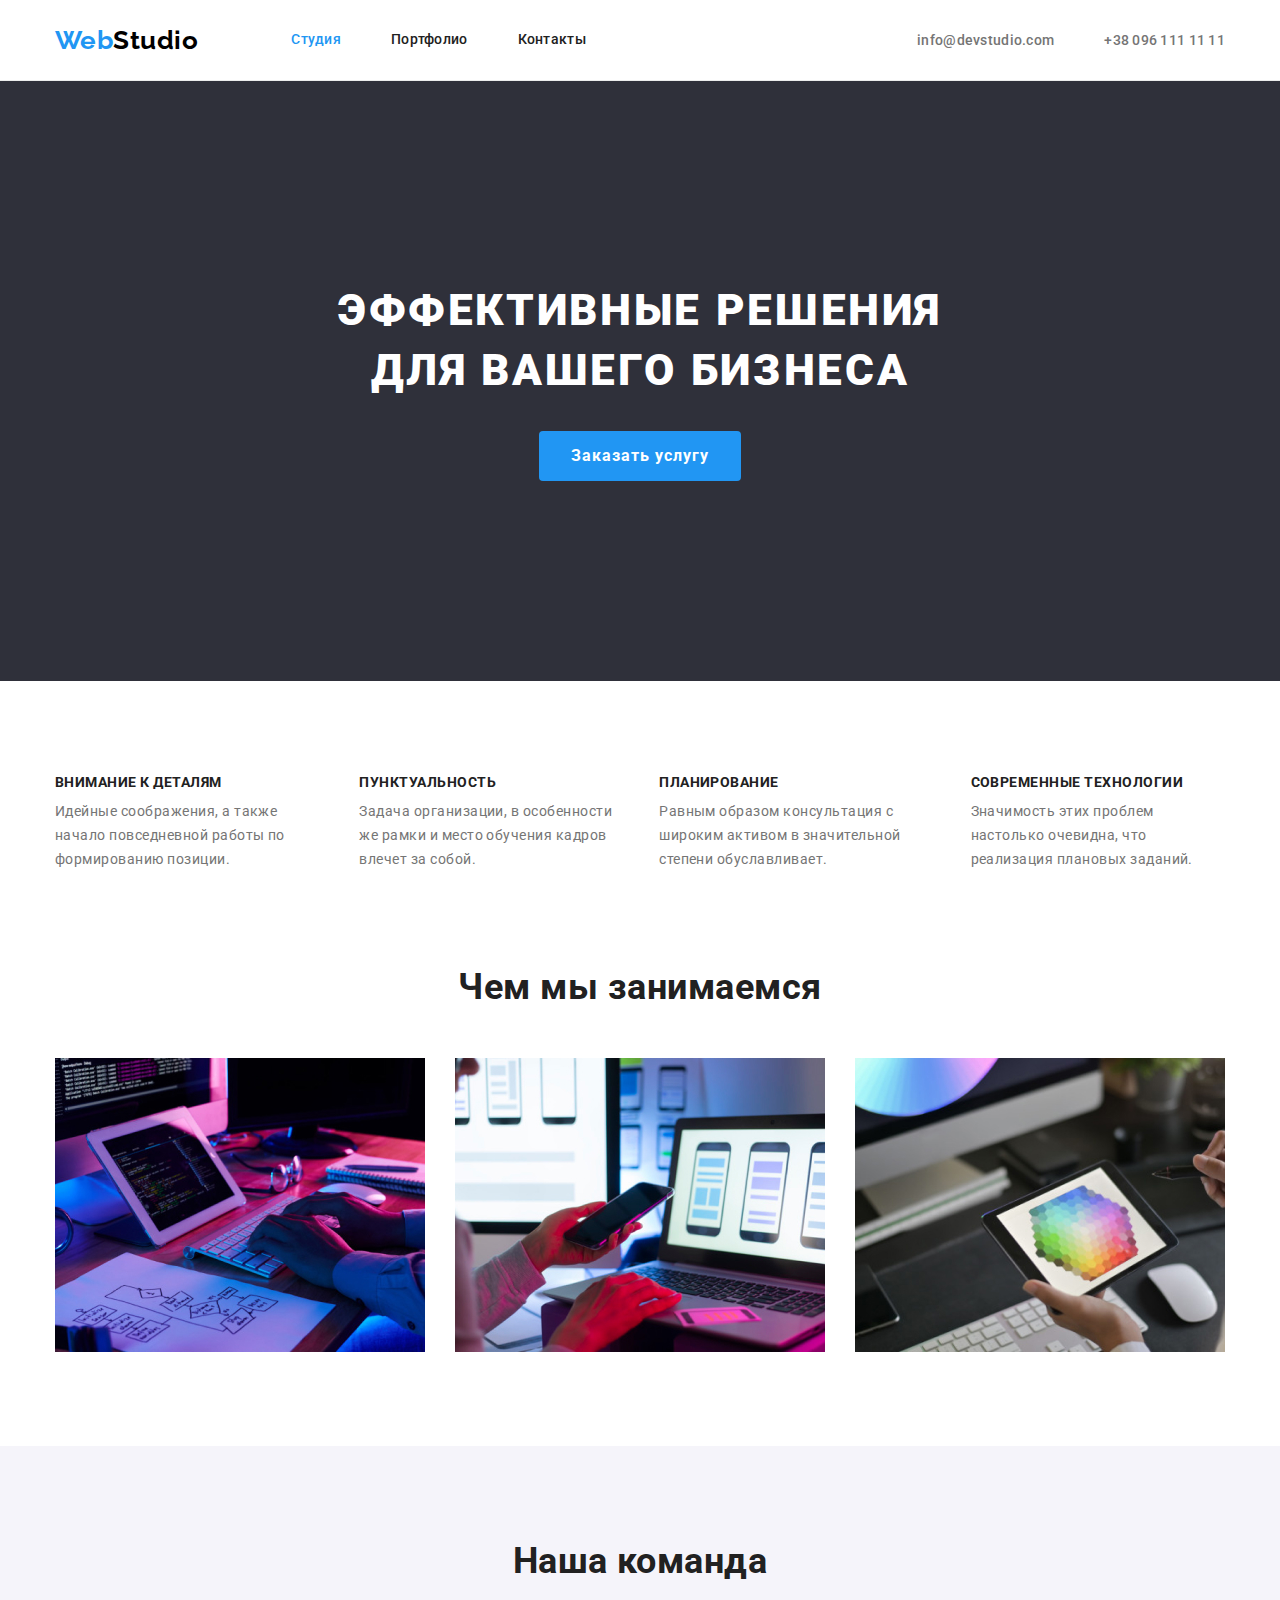
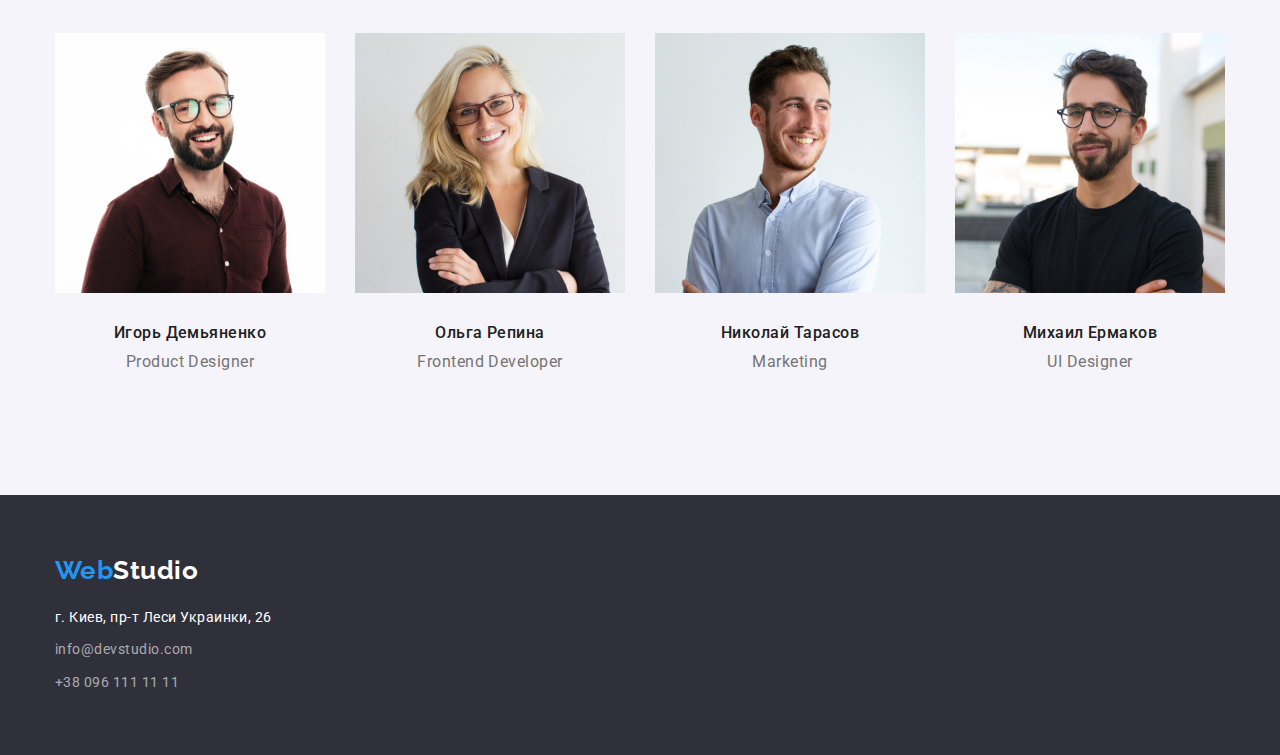
==== index.html @ beb554d4 "Initial commit" ====
<!DOCTYPE html>
<html lang="ru">
<head>
    <meta charset="UTF-8">
    <meta http-equiv="X-UA-Compatible" content="IE=edge">
    <meta name="viewport" content="width=device-width, initial-scale=1.0">
    <title>Фотостудия WebStudio</title>
    
    <!--Основные шрифты-->
    <link rel="preconnect" href="https://fonts.googleapis.com">
    <link rel="preconnect" href="https://fonts.gstatic.com" crossorigin>
    <link href="https://fonts.googleapis.com/css2?family=Raleway:wght@700&family=Roboto:wght@400;500;700;900&display=swap"
        rel="stylesheet">

    <!--Нормализация стилей-->
    <link rel="stylesheet" href="https://cdn.jsdelivr.net/npm/modern-normalize@1.1.0/modern-normalize.min.css">
    
    <!--Кастомные стили-->
    <link rel="stylesheet" href="./css/styles.css">
</head>

<body>

    <!--Основная навигация-->
  <header class="header">

   <div class="container header-container">
    <nav class="nav">
        <a class="logo link" href="/">Web<span class="logo-primary link">Studio</span></a>
        <ul class="nav-list list">
            <li class="nav-item"><a class="nav-link current link" href="/">Студия</a></li>
            <li class="nav-item"><a class="nav-link link" href="./portfolio.html">Портфолио</a></li>
            <li class="nav-item"><a class="nav-link link" href="">Контакты</a></li>
        </ul>
    </nav>
    <ul class="header-contacts list">
        <li class="header-contacts-item"><a class="header-phone link"
                href="mailto:info@devstudio.com">info@devstudio.com</a></li>
        <li class="header-contacts-item"><a class="header-mail link" href="tel:+380961111111">+38 096 111 11 11</a></li>
    </ul>
   </div>
  </header> 
  
 <main>
    <!--Секция 1 Герой с баннером-->
        <section class="hero">
            <div class="container">
                <h1 class="hero-title">Эффективные решения для вашего бизнеса</h1>
                <button type="button" class="hero-btn">Заказать услугу</button>
            </div>
        </section>
    

    <!--Секция 2 со скрытым заголовком Преимущества-->
    <section class="section">

        <div class="container">
            <h2 class="visually-hidden">Преимущества</h2>
            <ul class="features-list list">
                <li class="feature-item">
                    <h3 class="feature-title">Внимание к деталям</h3>
                    <p class="feature-text">Идейные соображения, а также начало повседневной работы по формированию позиции.</p>
                </li>
                <li class="feature-item">
                    <h3 class="feature-title">Пунктуальность</h3>
                    <p class="feature-text">Задача организации, в особенности же рамки и место обучения кадров влечет за собой.</p>
                </li>
                <li class="feature-item">
                    <h3 class="feature-title">Планирование</h3>
                    <p class="feature-text">Равным образом консультация с широким активом в значительной степени обуславливает.</p>
                </li>
                <li class="feature-item">
                    <h3 class="feature-title">Современные технологии</h3>
                    <p class="feature-text">Значимость этих проблем настолько очевидна, что реализация плановых заданий.</p>
                </li>
            </ul>
        </div>
    </section>

    <!--Секция 3 Чем мы занимаемся-->
    <section class="services section">

        <div class="container">
            <h2 class="services-title">Чем мы занимаемся</h2>
            <ul class="services-list list">
                <li class="services-item">
                    <img class="services-pic" src="./images/1.jpg" alt="Человек работает за ноутбуком" width="370" height="294">
                </li>
                <li class="services-item">
                    <img class="services-pic" src="./images/2.jpg" alt="Человек сидит перед открытым ноутбуком и смотрит в телефон"
                        width="370" height="294">
                </li>
                <li class="services-item">
                    <img class="services-pic" src="./images/3.jpg" alt="Дизайнер выбирает на планшете цвет из палитры цветов"
                        width="370" height="294">
                </li>
            </ul>
        </div>
    </section>

    <!--Секция Наша команда-->
    <section class="team section">

       <div class="container">
            <h2 class="team-title">Наша команда</h2>
            <ul class="team-list list">
                <li class="team-item">
                    <img class="team-pic" src="./images/Демьяненко.jpg" alt="Фото сотрудника Демьяненко" width="270" height="260">
                   
                    <div class="team-content">
                        <h3 class="team-names">Игорь Демьяненко</h3>
                        <p class="team-text">Product Designer</p>
                   </div>
                </li>

                <li class="team-item">
                    <img class="team-pic" src="./images/Репина.jpg" alt="Фото сотрудника Репина" width="270" height="260">
                    
                    <div class="team-content">
                       <h3 class="team-names">Ольга Репина</h3>
                       <p class="team-text">Frontend Developer</p>  
                    </div>
                </li>

                <li class="team-item">
                    <img class="team-pic" src="./images/Тарасов.jpg" alt="Фото сотрудника Тарасов" width="270" height="260">
                    
                    <div class="team-content">
                        <h3 class="team-names">Николай Тарасов</h3>
                        <p class="team-text">Marketing</p>
                    </div>
                </li>

                <li class="team-item">
                    <img class="team-pic" src="./images/Ермаков.jpg" alt="Фото сотрудника Ермаков" width="270" height="260">
                    
                    <div class="team-content">
                        <h3 class="team-names">Михаил Ермаков</h3>
                        <p class="team-text">UI Designer</p>
                    </div>
                </li>
            </ul>
       </div>
    </section>
 </main>

 <!--Футер-->
 <footer class="footer">

    <div class="container">
        <a class="logo footer-logo" href="/">Web<span class="logo-secondary link">Studio</span></a>
        
        <address class="footer-address">
            <ul class="footer-address-list list">
                
                <li class="footer-address-item">
                    <a class="footer-address-link link"
                        href="https://www.google.com.ua/maps/place/%D0%B1%D1%83%D0%BB.+%D0%9B%D0%B5%D1%81%D0%B8+%D0%A3%D0%BA%D1%80%D0%B0%D0%B8%D0%BD%D0%BA%D0%B8,+26,+%D0%9A%D0%B8%D0%B5%D0%B2,+02000/@50.427418,30.5373236,17z/data=!4m5!3m4!1s0x40d4cf0e033ecbe9:0x57a4dffefec77da0!8m2!3d50.4265807!4d30.5383858?hl=ru">г.
                        Киев, пр-т Леси Украинки, 26</a>
                </li>
                
                <li class="footer-address-item">
                    <a class="footer-email link" href="mailto:info@devstudio.com">info@devstudio.com</a>
                </li>
                
                <li class="footer-address-item">
                    <a class="footer-phone link" href="tel:+380961111111">+38 096 111 11 11</a>
                </li>
            </ul>
        </address>
    </div>
 </footer>

</body>
</html>
---- css/styles.css ----
:root {
  /* Основные шрифты */
  --main-font: 'Roboto', sans-serif;
  --secondary-font: 'Raleway', sans-serif;

  /* Цвет текста */
  --primary-text-color: #212121;
  --secondary-text-color: #757575;
  --white-text-color: #ffffff;
  --footer-contacts-text: rgba(255, 255, 255, 0.6);
  --accent-text-color: #2196f3;

  /* Цвет фона */
  --background-color: #ffffff;
  --secondary-backgraund-color: #f5f4fa;
  --dark-background-color: #2f303a;

  /* Основной паддинг и марджин в секциях */
  --primary-section-padding: 94px;
  --primary-margin: 30px;
}

body {
  font-family: var(--main-font);
  font-size: 16px;
  line-height: 1.19;
  letter-spacing: 0.03em;
  color: var(--primary-text-color);
  background-color: var(--background-color);
}

/* Общий сброс марджинов */
h1,
h2,
h3,
h4,
p {
  margin-top: 0;
  margin-bottom: 0;
}

img {
  display: block;
  max-width: 100%;
  height: auto;
}

/* Ховер и фокус для всех ссылок.*/
.link:hover,
.link:focus {
  color: var(--accent-text-color);
}

/* Убираем нижнее подчеркивание с ссылок */
.link {
  text-decoration: none;
}

/* Убираем отступы и маркеры на списках */
.list {
  padding-left: 0;
  margin-top: 0;
  margin-bottom: 0;

  list-style: none;
}

/* Общие стили на класс секция */
.section {
  padding-top: var(--primary-section-padding);
  padding-bottom: var(--primary-section-padding);
}

/* Общие стили для контейнера */
.container {
  width: 1200px;
  padding-left: 15px;
  padding-right: 15px;
  margin-left: auto;
  margin-right: auto;
}

/* Логотип в хедере и футере */
.logo {
  font-family: var(--secondary-font);
  font-weight: 700;
  font-size: 26px;
  line-height: 1.19;
  color: var(--accent-text-color);
  text-decoration: none;
}

.logo-primary {
  color: #000000;
}
.logo-secondary {
  color: var(--white-text-color);
}

.nav > .logo {
  margin-right: 93px;
}

/* Добавляем флексы на ссылки хедера */
.nav {
  display: flex;
  align-items: center;
}
.nav-list {
  display: flex;
  align-items: center;
}

/* Марджины на ссылки навигации */
.nav-item {
  margin-right: 50px;
}
.nav-item:last-child {
  margin-right: 0;
}

/* Добавление паддингов на ссылки навигации */
.nav-link {
  display: block;
  padding-top: 32px;
  padding-bottom: 32px;

  font-weight: 500;
  font-size: 14px;
  line-height: 1.14;
  letter-spacing: 0.02em;
  color: var(--primary-text-color);
}

/* Выделение цветом текущей страницы */
.current {
  color: var(--accent-text-color);
}

/* Нижний бордер на хедере */
.header {
  border-bottom: 1px solid #ececec;
}

/* Добавляем флексы на основной контейнер хедера */
.header-container {
  display: flex;
  align-items: center;
}

/* Добавляем флексы на контакты в хедере */
.header-contacts {
  display: flex;
  align-items: center;
  margin-left: auto;
}

.header-contacts-item:not(:last-child) {
  margin-right: 50px;
}

/* Контакты в хедере */
.header-phone,
.header-mail {
  font-weight: 500;
  font-size: 14px;
  line-height: 1.14;
  letter-spacing: 0.02em;
  color: var(--secondary-text-color);
}

/* Герой */
.hero {
  padding-top: 200px;
  padding-bottom: 200px;

  text-align: center;
  background-color: var(--dark-background-color);
}
.hero-title {
  display: block;
  width: 696px;
  margin-right: auto;
  margin-left: auto;
  margin-bottom: 30px;

  font-weight: 900;
  font-size: 44px;
  line-height: 1.36;
  text-align: center;
  letter-spacing: 0.06em;
  text-transform: uppercase;
  color: var(--white-text-color);
}

/* Кнопка заказать услугу */
.hero-btn {
  padding: 10px 32px;
  border: 0;
  border-radius: 4px;

  font-family: inherit;
  font-weight: 700;
  font-size: 16px;
  line-height: 1.87;
  align-items: center;
  letter-spacing: 0.06em;
  color: var(--white-text-color);
  background-color: var(--accent-text-color);
  cursor: pointer;
}
.hero-btn:hover {
  background-color: #188ce8;
}

/* Секция features */

/* Скрытый заголовок */
.visually-hidden {
  position: absolute;
  width: 1px;
  height: 1px;
  margin: -1px;
  border: 0;
  padding: 0;
  white-space: nowrap;
  clip-path: inset(100%);
  clip: rect(0 0 0 0);
  overflow: hidden;
}

.features-list {
  display: flex;
  justify-content: space-between;
}

.feature-item {
  margin-right: 30px;
}
.feature-item:last-child {
  margin-right: 0;
}

.feature-title {
  margin-bottom: 10px;

  font-weight: 700;
  font-size: 14px;
  line-height: 1.14;
  text-transform: uppercase;
  color: var(--primary-text-color);
}
.feature-text {
  font-size: 14px;
  line-height: 1.71;
  color: var(--secondary-text-color);
}

/* Флексы для секции services*/
.services.section {
  padding-top: 0;
}

.services-list {
  display: flex;
  margin-top: 50px;
  justify-content: space-between;
}
.services-item:not(:last-child) {
  margin-right: 30px;
}

/* Секция team */
.team {
  background-color: #f5f4fa;
}

.team-list {
  display: flex;
  margin-top: 50px;
}

/* Определяем ширину для 4 team-item */
.team-item {
  flex-basis: calc((100% - 90px) / 4);
  margin-right: 30px;
}
.team-item:last-child {
  margin-right: 0;
}

/*Паддинги для team-content */
.team-content {
  padding-top: 30px;
  padding-bottom: 30px;
}

/* Шрифты  services и team */
.services-title,
.team-title {
  font-weight: 700;
  font-size: 36px;
  line-height: 1.17;
  text-align: center;
  color: var(--primary-text-color);
}
.team-names {
  margin-bottom: 10px;

  font-weight: 500;
  font-size: 16px;
  line-height: 1.19;
  text-align: center;
}
.team-text {
  font-size: 16px;
  line-height: 1.19;
  text-align: center;
  color: var(--secondary-text-color);
}

/* Страница портфолио main */

/* Фильтр кнопки*/
.filter {
  display: flex;
  justify-content: center;
  margin-bottom: 50px;
}

.filter-item:not(:last-child) {
  margin-right: 8px;
}

/* Кнопки фильтра */
.filter-button {
  padding: 6px 22px;
  border: 0;

  font-family: inherit;
  font-weight: 500;
  font-size: 16px;
  line-height: 1.62;
  color: var(--primary-text-color);
  background-color: #f5f4fa;
  border-radius: 4px;
  cursor: pointer;
}

.filter-button:hover,
.filter-button:focus {
  color: var(--white-text-color);
  background-color: var(--accent-text-color);
}

/* Сетка для карточек портфолио с одинаковым марджином 30рх */
.projects-list {
  display: flex;
  flex-wrap: wrap;
  margin-top: calc(-1 * var(--primary-margin));
  margin-left: calc(-1 * var(--primary-margin));
}

.projects-item {
  flex-basis: calc(100% / 3 - var(--primary-margin));
  margin-left: var(--primary-margin);
  margin-top: var(--primary-margin);
}

/* Группируем заголовок и текст и дабавляем бордер в нижнюю часть */
.projects-content {
  padding: 20px 24px;
  border-bottom: 1px solid #eeeeee;
  border-right: 1px solid #eeeeee;
  border-left: 1px solid #eeeeee;
}

/* Шрифты projects" */
.projects-title {
  font-weight: 700;
  font-size: 18px;
  line-height: 2;
  letter-spacing: 0.06em;
  color: var(--primary-text-color);
}
.projects-text {
  margin-top: 4px;

  font-size: 16px;
  line-height: 1.87;
  color: var(--secondary-text-color);
}

/* Ховер и фокус в каждом проекте */
.projects-title:hover,
.projects-text:hover,
.projects-title:focus,
.projects-text:focus {
  color: var(--accent-text-color);
}

/* Футер */

/* Основные отступы секции футер */
.footer {
  padding-top: 60px;
  padding-bottom: 60px;
  background-color: var(--dark-background-color);
}

/* Нижний марджин для лого футера */
.footer .logo {
  display: inline-block;
  margin-bottom: 20px;
}
.footer-address {
  display: block;
  width: 231px;
}

/* Марджины между footer-address-item */
.footer-address-item:not(:last-child) {
  margin-bottom: 9px;
}

/* Текст адреса */
.footer-address-link {
  display: inline-block;
  font-style: normal;
  font-size: 14px;
  line-height: 1.7;
  color: var(--white-text-color);
}
.footer-email,
.footer-phone {
  display: inline-block;

  font-style: normal;
  font-size: 14px;
  line-height: 1.71;
  color: rgba(255, 255, 255, 0.6);
}
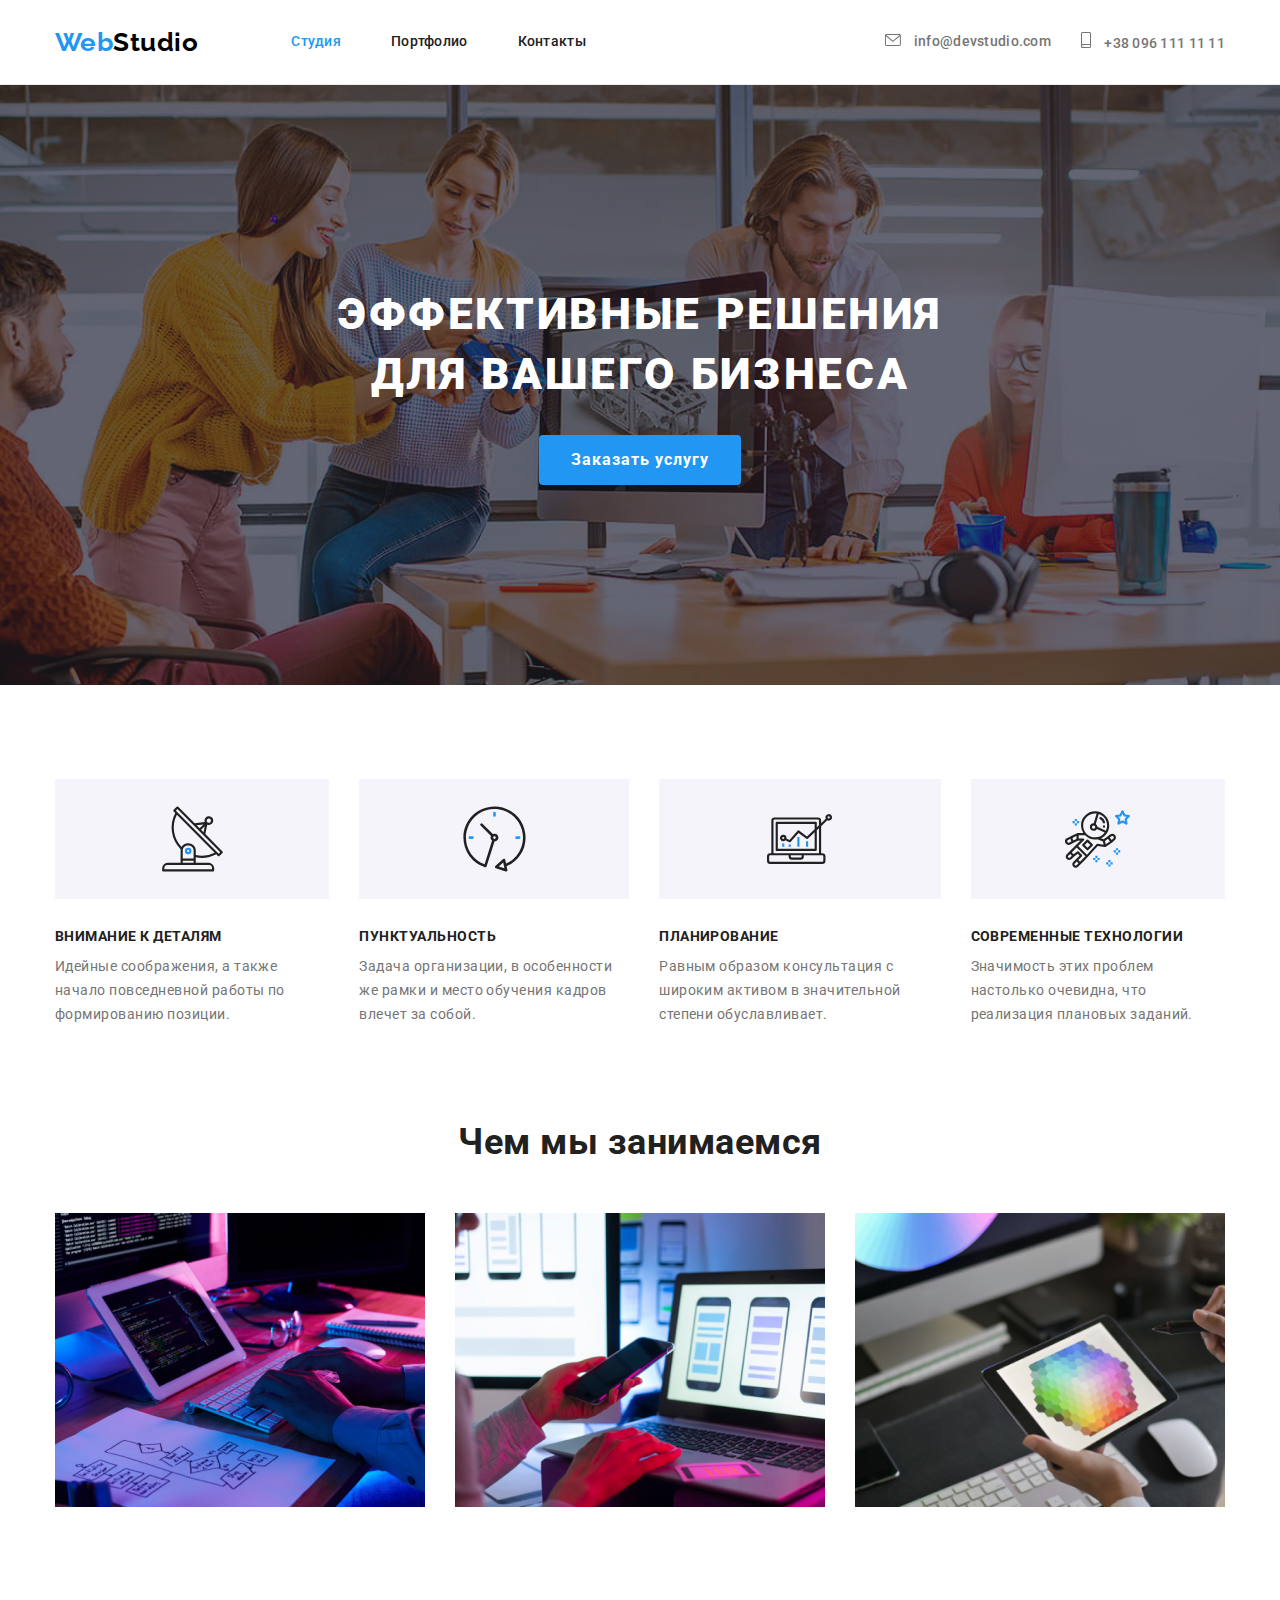
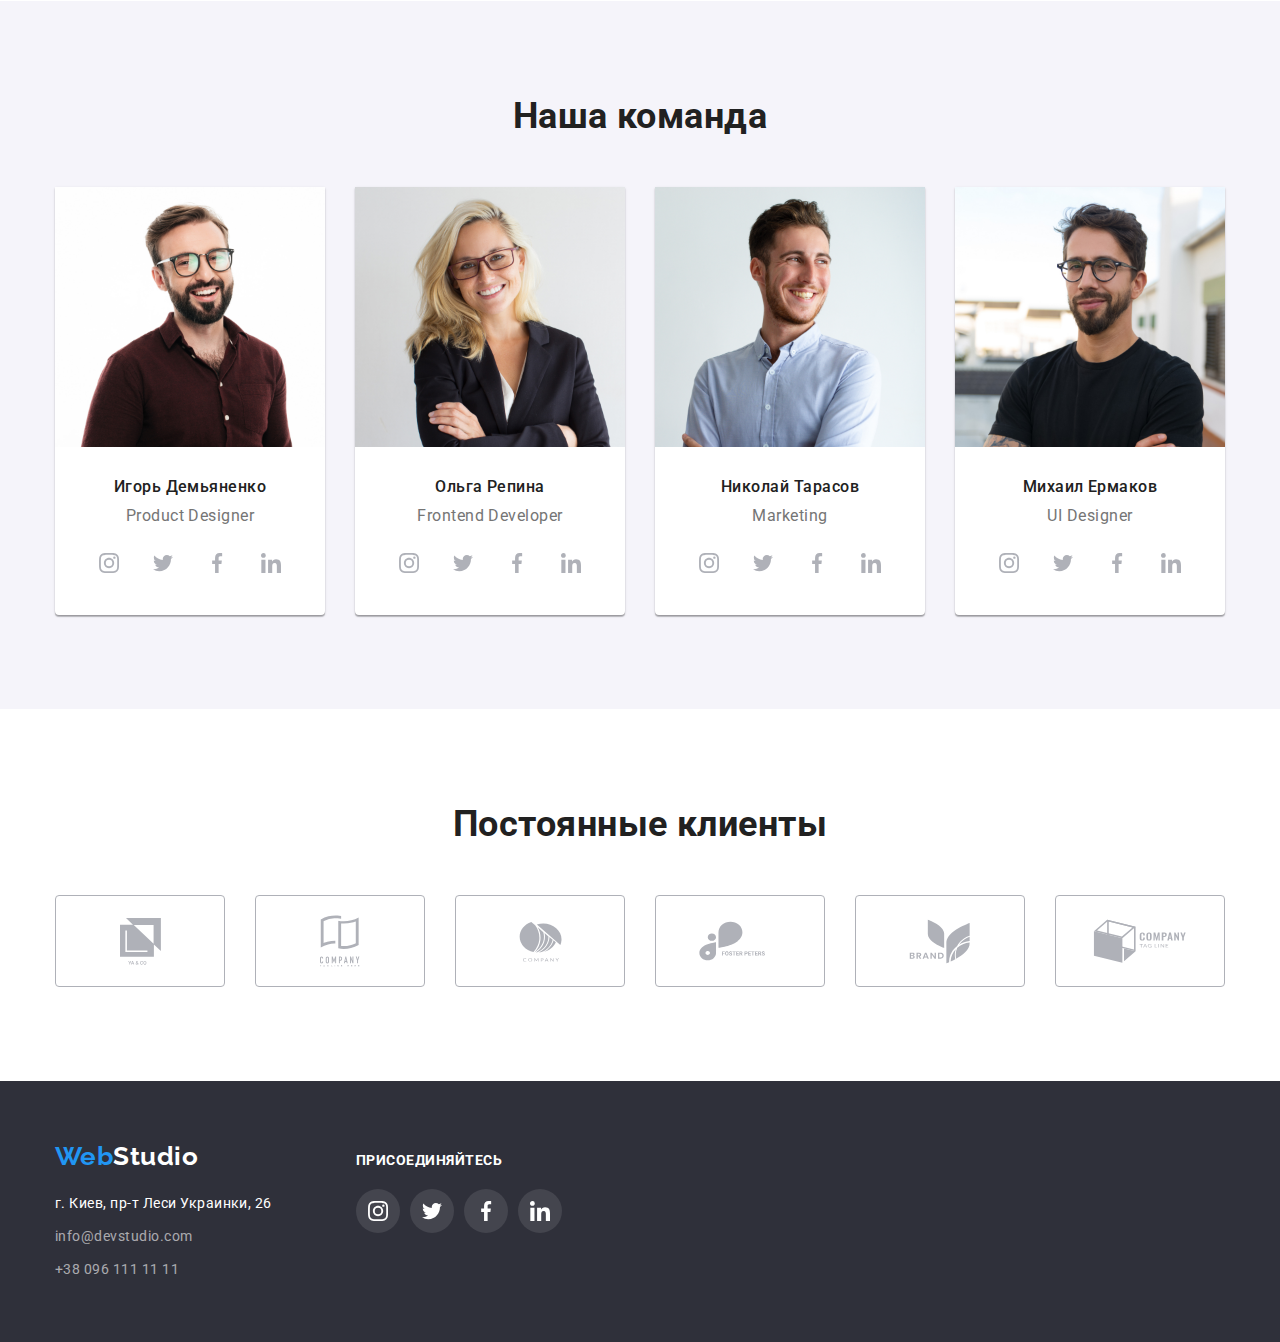
==== commit 36273e61: "Добовляет фон, svg, тени при ховере" ====
--- a/index.html
+++ b/index.html
@@ -28,15 +28,36 @@
     <nav class="nav">
         <a class="logo link" href="/">Web<span class="logo-primary link">Studio</span></a>
         <ul class="nav-list list">
-            <li class="nav-item"><a class="nav-link current link" href="/">Студия</a></li>
-            <li class="nav-item"><a class="nav-link link" href="./portfolio.html">Портфолио</a></li>
-            <li class="nav-item"><a class="nav-link link" href="">Контакты</a></li>
+            <li class="nav-item">
+                <a class="nav-link current link" href="/">Студия</a>
+            </li>
+            <li class="nav-item">
+                <a class="nav-link link" href="./portfolio.html">Портфолио</a>
+            </li>
+            <li class="nav-item">
+                <a class="nav-link link" href="">Контакты</a>
+            </li>
         </ul>
     </nav>
+
     <ul class="header-contacts list">
-        <li class="header-contacts-item"><a class="header-phone link"
-                href="mailto:info@devstudio.com">info@devstudio.com</a></li>
-        <li class="header-contacts-item"><a class="header-mail link" href="tel:+380961111111">+38 096 111 11 11</a></li>
+        <li class="header-contacts-item">
+            <a class="header-phone link" href="mailto:info@devstudio.com">
+                <svg class="header-contacts-icons" width="16" height="12">
+                    <use href="./images/icons.svg#icon-envelope"></use>
+                </svg>
+                info@devstudio.com</a>
+            </li>
+        <li class="header-contacts-item">
+            <a class="header-mail link" href="tel:+380961111111">
+                <svg class="header-contacts-icons" width="10" height="16">
+                    <use href="./images/icons.svg#icon-smartphone"></use>
+                </svg>
+                +38 096 111 11 11
+                
+
+            </a>
+        </li>
     </ul>
    </div>
   </header> 
@@ -58,18 +79,46 @@
             <h2 class="visually-hidden">Преимущества</h2>
             <ul class="features-list list">
                 <li class="feature-item">
+
+                    <div class="features-icon-wrapper">
+                        <svg class="features-icon" width="65" height="70">
+                            <use href="./images/icons.svg#icon-antenna"></use>
+                        </svg>  
+                    </div>
+                    
                     <h3 class="feature-title">Внимание к деталям</h3>
                     <p class="feature-text">Идейные соображения, а также начало повседневной работы по формированию позиции.</p>
                 </li>
+
+
                 <li class="feature-item">
+                    <div class="features-icon-wrapper">
+                        <svg class="features-icon" width="65" height="70">
+                            <use href="./images/icons.svg#icon-clock"></use>
+                        </svg>
+                    </div>
                     <h3 class="feature-title">Пунктуальность</h3>
                     <p class="feature-text">Задача организации, в особенности же рамки и место обучения кадров влечет за собой.</p>
                 </li>
+
+
                 <li class="feature-item">
+                    <div class="features-icon-wrapper">
+                        <svg class="features-icon" width="65" height="70">
+                            <use href="./images/icons.svg#icon-diagram"></use>
+                        </svg>
+                    </div>
                     <h3 class="feature-title">Планирование</h3>
                     <p class="feature-text">Равным образом консультация с широким активом в значительной степени обуславливает.</p>
                 </li>
+
+
                 <li class="feature-item">
+                    <div class="features-icon-wrapper">
+                        <svg class="features-icon" width="65" height="70">
+                            <use href="./images/icons.svg#icon-astronaut"></use>
+                        </svg>
+                    </div>
                     <h3 class="feature-title">Современные технологии</h3>
                     <p class="feature-text">Значимость этих проблем настолько очевидна, что реализация плановых заданий.</p>
                 </li>
@@ -81,7 +130,7 @@
     <section class="services section">
 
         <div class="container">
-            <h2 class="services-title">Чем мы занимаемся</h2>
+            <h2 class="title">Чем мы занимаемся</h2>
             <ul class="services-list list">
                 <li class="services-item">
                     <img class="services-pic" src="./images/1.jpg" alt="Человек работает за ноутбуком" width="370" height="294">
@@ -102,7 +151,8 @@
     <section class="team section">
 
        <div class="container">
-            <h2 class="team-title">Наша команда</h2>
+            <h2 class="title">Наша команда</h2>
+            
             <ul class="team-list list">
                 <li class="team-item">
                     <img class="team-pic" src="./images/Демьяненко.jpg" alt="Фото сотрудника Демьяненко" width="270" height="260">
@@ -110,16 +160,90 @@
                     <div class="team-content">
                         <h3 class="team-names">Игорь Демьяненко</h3>
                         <p class="team-text">Product Designer</p>
-                   </div>
+
+                        <!-- Соцсети -->
+                        <ul class="socials list">
+                                <li class="socials-item">
+                                <a class="socials-links socials-links-instagram link " href="">
+                                    
+                                        <svg class="socials-icon" width="20" height="20">
+                                            <use href="./images/icons.svg#instagram"></use>
+                                    </svg>
+                                </a>
+                                </li>
+
+
+                            <li class="socials-item">
+                                <a class="socials-links socials-links-twitter link" href="">
+                                        <svg class="socials-icon" width="20" height="20">
+                                            <use href="./images/icons.svg#twitter"></use>
+                                        </svg>
+                                    </a>
+                                </li>
+                            
+                            <li class="socials-item">
+                                <a class="socials-links socials-links-facebook link" href="">
+                                    <svg class="socials-icon" width="20" height="20">
+                                        <use href="./images/icons.svg#facebook"></use>
+                                    </svg>
+                                </a>
+                            </li>
+                            
+                            <li class="socials-item">
+                                <a class="socials-links socials-links-linkedin link" href="">
+                                    <svg class="socials-icon" width="20" height="20">
+                                        <use href="./images/icons.svg#linkedin"></use>
+                                    </svg>
+                                </a>
+                            </li>
+                        </ul>
+                   </div>  
                 </li>
 
                 <li class="team-item">
-                    <img class="team-pic" src="./images/Репина.jpg" alt="Фото сотрудника Репина" width="270" height="260">
+                    <img class="team-pic" src="./images/Репина.jpg" alt="Фоо сотрудника Репина" width="270" height="260">
                     
                     <div class="team-content">
                        <h3 class="team-names">Ольга Репина</h3>
-                       <p class="team-text">Frontend Developer</p>  
-                    </div>
+                       <p class="team-text">Frontend Developer</p>
+
+                        <!-- Соцсети -->
+                        <ul class="socials list">
+                                <li class="socials-item">
+                                <a class="socials-links socials-links-instagram link " href="">
+                                    
+                                        <svg class="socials-icon" width="20" height="20">
+                                            <use href="./images/icons.svg#instagram"></use>
+                                    </svg>
+                                </a>
+                                </li>
+
+
+                            <li class="socials-item">
+                                <a class="socials-links socials-links-twitter link" href="">
+                                        <svg class="socials-icon" width="20" height="20">
+                                            <use href="./images/icons.svg#twitter"></use>
+                                        </svg>
+                                    </a>
+                                </li>
+                            
+                            <li class="socials-item">
+                                <a class="socials-links socials-links-facebook link" href="">
+                                    <svg class="socials-icon" width="20" height="20">
+                                        <use href="./images/icons.svg#facebook"></use>
+                                    </svg>
+                                </a>
+                            </li>
+                            
+                            <li class="socials-item">
+                                <a class="socials-links socials-links-linkedin link" href="">
+                                    <svg class="socials-icon" width="20" height="20">
+                                        <use href="./images/icons.svg#linkedin"></use>
+                                    </svg>
+                                </a>
+                            </li>
+                        </ul>
+                    </div>  
                 </li>
 
                 <li class="team-item">
@@ -128,7 +252,46 @@
                     <div class="team-content">
                         <h3 class="team-names">Николай Тарасов</h3>
                         <p class="team-text">Marketing</p>
-                    </div>
+
+                        <!-- Соцсети -->
+                        <ul class="socials list">
+                                <li class="socials-item">
+                                <a class="socials-links socials-links-instagram link " href="">
+                                    
+                                        <svg class="socials-icon" width="20" height="20">
+                                            <use href="./images/icons.svg#instagram"></use>
+                                    </svg>
+                                </a>
+                                </li>
+
+
+                            <li class="socials-item">
+                                <a class="socials-links socials-links-twitter link" href="">
+                                        <svg class="socials-icon" width="20" height="20">
+                                            <use href="./images/icons.svg#twitter"></use>
+                                        </svg>
+                                    </a>
+                                </li>
+                            
+                            <li class="socials-item">
+                                <a class="socials-links socials-links-facebook link" href="">
+                                    <svg class="socials-icon" width="20" height="20">
+                                        <use href="./images/icons.svg#facebook"></use>
+                                    </svg>
+                                </a>
+                            </li>
+                            
+                            <li class="socials-item">
+                                <a class="socials-links socials-links-linkedin link" href="">
+                                    <svg class="socials-icon" width="20" height="20">
+                                        <use href="./images/icons.svg#linkedin"></use>
+                                    </svg>
+                                </a>
+                            </li>
+                        </ul>
+                    </div>
+
+                   
                 </li>
 
                 <li class="team-item">
@@ -137,38 +300,182 @@
                     <div class="team-content">
                         <h3 class="team-names">Михаил Ермаков</h3>
                         <p class="team-text">UI Designer</p>
+
+                    <!-- Соцсети -->
+                        <ul class="socials list">
+                                <li class="socials-item">
+                                <a class="socials-links socials-links-instagram link " href="">
+                                    
+                                        <svg class="socials-icon" width="20" height="20">
+                                            <use href="./images/icons.svg#instagram"></use>
+                                    </svg>
+                                </a>
+                                </li>
+
+
+                            <li class="socials-item">
+                                <a class="socials-links socials-links-twitter link" href="">
+                                        <svg class="socials-icon" width="20" height="20">
+                                            <use href="./images/icons.svg#twitter"></use>
+                                        </svg>
+                                    </a>
+                                </li>
+                            
+                            <li class="socials-item">
+                                <a class="socials-links socials-links-facebook link" href="">
+                                    <svg class="socials-icon" width="20" height="20">
+                                        <use href="./images/icons.svg#facebook"></use>
+                                    </svg>
+                                </a>
+                            </li>
+                            
+                            <li class="socials-item">
+                                <a class="socials-links socials-links-linkedin link" href="">
+                                    <svg class="socials-icon" width="20" height="20">
+                                        <use href="./images/icons.svg#linkedin"></use>
+                                    </svg>
+                                </a>
+                            </li>
+                        </ul>
                     </div>
                 </li>
             </ul>
        </div>
     </section>
+
+
+    <!-- Секция Постоянные клиенты клиенты -->
+
+    <section class="cliens section">
+        <h2 class="title">Постоянные клиенты</h2>
+        <ul class="cliens-list list">
+
+            <li class="clients-item">
+
+                <a class="clients-link link" href="">
+                  <svg class="clients-icon" width="41" height="47">
+                    <use href="./images/icons.svg#icon-logo1"></use>
+                  </svg>  
+                </a>
+            </li>
+
+
+            <li class="clients-item">
+                <a class="clients-link link" href="">
+                    <svg class="clients-icon" width="40" height="52">
+                        <use href="./images/icons.svg#icon-logo2"></use>
+                    </svg>  
+                </a>
+            </li>
+
+            <li class="clients-item">
+                <a class="clients-link link" href="">
+                   <svg class="clients-icon" width="43" height="41">
+                        <use href="./images/icons.svg#icon-logo3"></use>
+                    </svg> 
+                </a>
+            </li>
+
+            <li class="clients-item">
+                <a class="clients-link link" href="">
+                    <svg class="clients-icon" width="84" height="40">
+                        <use href="./images/icons.svg#icon-logo4"></use>
+                    </svg>  
+                </a>
+            </li>
+
+            <li class="clients-item">
+                <a class="clients-link link" href="">
+                    <svg class="clients-icon" width="62" height="45">
+                        <use href="./images/icons.svg#icon-logo5"></use>
+                    </svg>  
+                </a>
+            </li>
+
+            <li class="clients-item">
+                <a class="clients-link link" href="">
+                    <svg class="clients-icon" width="94" height="44">
+                        <use href="./images/icons.svg#icon-logo6"></use>
+                    </svg>  
+                </a>
+            </li>
+        </ul>
+
+    </section>
  </main>
 
  <!--Футер-->
  <footer class="footer">
 
-    <div class="container">
-        <a class="logo footer-logo" href="/">Web<span class="logo-secondary link">Studio</span></a>
+    <div class="footer-container container">
+
+        <div class="address-wrapper">
+            <a class="logo footer-logo" href="/">Web<span class="logo-secondary link">Studio</span></a>
         
-        <address class="footer-address">
-            <ul class="footer-address-list list">
-                
-                <li class="footer-address-item">
-                    <a class="footer-address-link link"
-                        href="https://www.google.com.ua/maps/place/%D0%B1%D1%83%D0%BB.+%D0%9B%D0%B5%D1%81%D0%B8+%D0%A3%D0%BA%D1%80%D0%B0%D0%B8%D0%BD%D0%BA%D0%B8,+26,+%D0%9A%D0%B8%D0%B5%D0%B2,+02000/@50.427418,30.5373236,17z/data=!4m5!3m4!1s0x40d4cf0e033ecbe9:0x57a4dffefec77da0!8m2!3d50.4265807!4d30.5383858?hl=ru">г.
-                        Киев, пр-т Леси Украинки, 26</a>
-                </li>
-                
-                <li class="footer-address-item">
-                    <a class="footer-email link" href="mailto:info@devstudio.com">info@devstudio.com</a>
-                </li>
-                
-                <li class="footer-address-item">
-                    <a class="footer-phone link" href="tel:+380961111111">+38 096 111 11 11</a>
-                </li>
-            </ul>
-        </address>
+            <address class="footer-address">
+                <ul class="footer-address-list list">
+                    
+                    <li class="footer-address-item">
+                        <a class="footer-address-link link"
+                            href="https://www.google.com.ua/maps/place/%D0%B1%D1%83%D0%BB.+%D0%9B%D0%B5%D1%81%D0%B8+%D0%A3%D0%BA%D1%80%D0%B0%D0%B8%D0%BD%D0%BA%D0%B8,+26,+%D0%9A%D0%B8%D0%B5%D0%B2,+02000/@50.427418,30.5373236,17z/data=!4m5!3m4!1s0x40d4cf0e033ecbe9:0x57a4dffefec77da0!8m2!3d50.4265807!4d30.5383858?hl=ru">г.
+                            Киев, пр-т Леси Украинки, 26</a>
+                    </li>
+                    
+                    <li class="footer-address-item">
+                        <a class="footer-email link" href="mailto:info@devstudio.com">info@devstudio.com</a>
+                    </li>
+                    
+                    <li class="footer-address-item">
+                        <a class="footer-phone link" href="tel:+380961111111">+38 096 111 11 11</a>
+                    </li>
+                </ul>
+               
+            </address>
+        </div>
+        
+        <div class="footer-icons">
+            <p class="footer-text">присоединяйтесь</p>
+            <!-- Соцсети -->
+                    <ul class="socials list">
+                        <li class="socials-item">
+                            <a class="socials-links socials-links-instagram link " href="">
+                    
+                                <svg class="socials-icon" width="20" height="20">
+                                    <use href="./images/icons.svg#instagram"></use>
+                                </svg>
+                            </a>
+                        </li>
+                    
+                    
+                        <li class="socials-item">
+                            <a class="socials-links socials-links-twitter link" href="">
+                                <svg class="socials-icon" width="20" height="20">
+                                    <use href="./images/icons.svg#twitter"></use>
+                                </svg>
+                            </a>
+                        </li>
+                    
+                        <li class="socials-item">
+                            <a class="socials-links socials-links-facebook link" href="">
+                                <svg class="socials-icon" width="20" height="20">
+                                    <use href="./images/icons.svg#facebook"></use>
+                                </svg>
+                            </a>
+                        </li>
+                    
+                        <li class="socials-item">
+                            <a class="socials-links socials-links-linkedin link" href="">
+                                <svg class="socials-icon" width="20" height="20">
+                                    <use href="./images/icons.svg#linkedin"></use>
+                                </svg>
+                            </a>
+                        </li>
+                    </ul>
+        </div>
+       
+        
     </div>
+
  </footer>
 
 </body>
--- a/css/styles.css
+++ b/css/styles.css
@@ -15,7 +15,10 @@
   --secondary-backgraund-color: #f5f4fa;
   --dark-background-color: #2f303a;
 
-  /* Основной паддинг и марджин в секциях */
+  /* Цвет icons svg*/
+  --icons-color: #afb1b8;
+
+  /* Основной паддинг и маржин в секциях */
   --primary-section-padding: 94px;
   --primary-margin: 30px;
 }
@@ -29,7 +32,7 @@
   background-color: var(--background-color);
 }
 
-/* Общий сброс марджинов */
+/* Общий сброс маржинов */
 h1,
 h2,
 h3,
@@ -79,6 +82,34 @@
   margin-left: auto;
   margin-right: auto;
 }
+
+/* Общий шрифт для h2 */
+.title {
+  font-weight: 700;
+  font-size: 36px;
+  line-height: 1.17;
+  text-align: center;
+  color: var(--primary-text-color);
+}
+
+
+
+
+
+/* Header/////////////////// */
+
+
+/* Нижний бордер на хедере */
+.header {
+  border-bottom: 1px solid #ececec;
+}
+
+/* Добавляем флексы на основной контейнер хедера */
+.header-container {
+  display: flex;
+  align-items: center;
+}
+
 
 /* Логотип в хедере и футере */
 .logo {
@@ -111,7 +142,7 @@
   align-items: center;
 }
 
-/* Марджины на ссылки навигации */
+/* Маржины на ссылки навигации */
 .nav-item {
   margin-right: 50px;
 }
@@ -137,16 +168,7 @@
   color: var(--accent-text-color);
 }
 
-/* Нижний бордер на хедере */
-.header {
-  border-bottom: 1px solid #ececec;
-}
-
-/* Добавляем флексы на основной контейнер хедера */
-.header-container {
-  display: flex;
-  align-items: center;
-}
+
 
 /* Добавляем флексы на контакты в хедере */
 .header-contacts {
@@ -156,12 +178,16 @@
 }
 
 .header-contacts-item:not(:last-child) {
-  margin-right: 50px;
+  margin-right: 30px;
 }
 
 /* Контакты в хедере */
 .header-phone,
 .header-mail {
+  display: block;
+  padding-top: 32px;
+  padding-bottom: 32px;
+
   font-weight: 500;
   font-size: 14px;
   line-height: 1.14;
@@ -169,14 +195,35 @@
   color: var(--secondary-text-color);
 }
 
-/* Герой */
+.header-contacts-icons {
+  fill: currentColor;
+  margin-right: 10px;
+}
+
+
+
+/* Секция Герой //////////////*/
+
 .hero {
+  max-width: 1600px;
+  height: 600px;
   padding-top: 200px;
   padding-bottom: 200px;
+  margin-right: auto;
+  margin-left: auto;
 
   text-align: center;
-  background-color: var(--dark-background-color);
-}
+
+  background-color: #C4C4C4;
+  background-image: linear-gradient( to top, rgba(47, 48, 58, 0.4), rgba(47, 48, 58, 0.4)), url(../images/header.jpg);
+  background-position: center;
+  background-size: cover;
+  background-repeat: no-repeat;
+}
+
+
+
+
 .hero-title {
   display: block;
   width: 696px;
@@ -207,6 +254,7 @@
   letter-spacing: 0.06em;
   color: var(--white-text-color);
   background-color: var(--accent-text-color);
+  box-shadow: 0px 4px 4px rgba(0, 0, 0, 0.15);
   cursor: pointer;
 }
 .hero-btn:hover {
@@ -241,6 +289,19 @@
   margin-right: 0;
 }
 
+.features-icon-wrapper {
+  display: flex;
+  flex-basis: 270px;
+  height: 120px;
+
+  justify-content: center;
+  align-items: center;
+
+  background-color: #F5F4FA;
+
+  margin-bottom: 30px;
+}
+
 .feature-title {
   margin-bottom: 10px;
 
@@ -284,6 +345,11 @@
 .team-item {
   flex-basis: calc((100% - 90px) / 4);
   margin-right: 30px;
+  background-color: var(--background-color);
+
+  box-shadow: 0px 1px 3px rgba(0, 0, 0, 0.12), 0px 1px 1px rgba(0, 0, 0, 0.14),
+    0px 2px 1px rgba(0, 0, 0, 0.2);
+  border-radius: 0px 0px 4px 4px;
 }
 .team-item:last-child {
   margin-right: 0;
@@ -295,15 +361,6 @@
   padding-bottom: 30px;
 }
 
-/* Шрифты  services и team */
-.services-title,
-.team-title {
-  font-weight: 700;
-  font-size: 36px;
-  line-height: 1.17;
-  text-align: center;
-  color: var(--primary-text-color);
-}
 .team-names {
   margin-bottom: 10px;
 
@@ -319,7 +376,90 @@
   color: var(--secondary-text-color);
 }
 
-/* Страница портфолио main */
+/* Соцсети для team */
+
+.socials {
+  display: flex;
+  justify-content: center;
+  align-items: center;
+  margin-top: 16px;
+}
+
+.socials-item:not(:last-child) {
+  margin-right: 10px;
+}
+
+.socials-links {
+  display: flex;
+  justify-content: center;
+  align-items: center;
+
+  width: 44px;
+  height: 44px;
+  color: var(--icons-color);
+
+  background-color: #ffffff;
+  border-radius: 50%;
+
+  background-repeat: no-repeat;
+  background-position: center;
+}
+
+.socials-links:hover,
+.socials-links:focus {
+  background-color: var(--accent-text-color);
+  color: #ffff;
+}
+
+.socials-icon {
+  fill: currentColor;
+}
+
+
+/* Секция Постоянные клиенты */
+/* ///////////////////////// */
+
+.cliens-list {
+  display: flex;
+  justify-content: center;
+  align-items: center;
+  margin-top: 50px;
+}
+
+.clients-item:not(:last-child) {
+  margin-right: 30px;
+}
+
+
+.clients-link {
+  display: flex;
+  width: 170px;
+  height: 92px;
+  color: var(--icons-color);
+  border: 1px solid #afb1b8;
+  border-radius: 4px;
+
+  padding: 16px 32px;
+
+  justify-content: center;
+  align-items: center; 
+}
+
+
+.clients-link:hover,
+.clients-link:focus {
+  border-color: var(--accent-text-color);
+}
+
+.clients-icon {
+  display: block;
+  fill: currentColor;
+}
+
+
+
+/*-- Страница портфолио main ------*/
+/* /////////////////////////////// */
 
 /* Фильтр кнопки*/
 .filter {
@@ -344,6 +484,7 @@
   color: var(--primary-text-color);
   background-color: #f5f4fa;
   border-radius: 4px;
+  box-shadow: none;
   cursor: pointer;
 }
 
@@ -351,9 +492,10 @@
 .filter-button:focus {
   color: var(--white-text-color);
   background-color: var(--accent-text-color);
-}
-
-/* Сетка для карточек портфолио с одинаковым марджином 30рх */
+  box-shadow: 0px 3px 1px rgba(0, 0, 0, 0.1), 0px 1px 2px rgba(0, 0, 0, 0.08), 0px 2px 2px rgba(0, 0, 0, 0.12);
+}
+
+/* Сетка для карточек портфолио с одинаковым маржином 30рх */
 .projects-list {
   display: flex;
   flex-wrap: wrap;
@@ -366,6 +508,19 @@
   margin-left: var(--primary-margin);
   margin-top: var(--primary-margin);
 }
+
+
+.projects-link {
+  display: block;
+  box-shadow: none;
+}
+
+.projects-link:hover,
+.projects-link:focus {
+  box-shadow: 0px 1px 1px rgba(0, 0, 0, 0.12), 0px 4px 4px rgba(0, 0, 0, 0.06), 1px 4px 6px rgba(0, 0, 0, 0.16);
+}
+
+
 
 /* Группируем заголовок и текст и дабавляем бордер в нижнюю часть */
 .projects-content {
@@ -375,7 +530,9 @@
   border-left: 1px solid #eeeeee;
 }
 
-/* Шрифты projects" */
+
+
+/* Шрифты projects портфолио" */
 .projects-title {
   font-weight: 700;
   font-size: 18px;
@@ -391,7 +548,8 @@
   color: var(--secondary-text-color);
 }
 
-/* Ховер и фокус в каждом проекте */
+
+/* Ховер и фокус в каждом проекте портфолио */
 .projects-title:hover,
 .projects-text:hover,
 .projects-title:focus,
@@ -408,7 +566,15 @@
   background-color: var(--dark-background-color);
 }
 
-/* Нижний марджин для лого футера */
+.footer-container {
+  display: flex;
+}
+
+.address-wrapper {
+  margin-right: 70px;
+}
+
+/* Нижний маржин для лого футера */
 .footer .logo {
   display: inline-block;
   margin-bottom: 20px;
@@ -440,3 +606,25 @@
   line-height: 1.71;
   color: rgba(255, 255, 255, 0.6);
 }
+
+
+
+.footer-text {
+  font-weight: bold;
+  font-size: 14px;
+  line-height: 1.14;
+  text-transform: uppercase;
+  color: #ffffff;
+
+  margin-top: 12px;
+  margin-bottom: 20px;
+}
+
+.footer .socials-links {
+  color: #ffffff;
+  background-color: rgba(255, 255, 255, 0.1);
+}
+
+.socials-links:hover,
+.socials-links:focus {
+  background-color: var(--accent-text-color);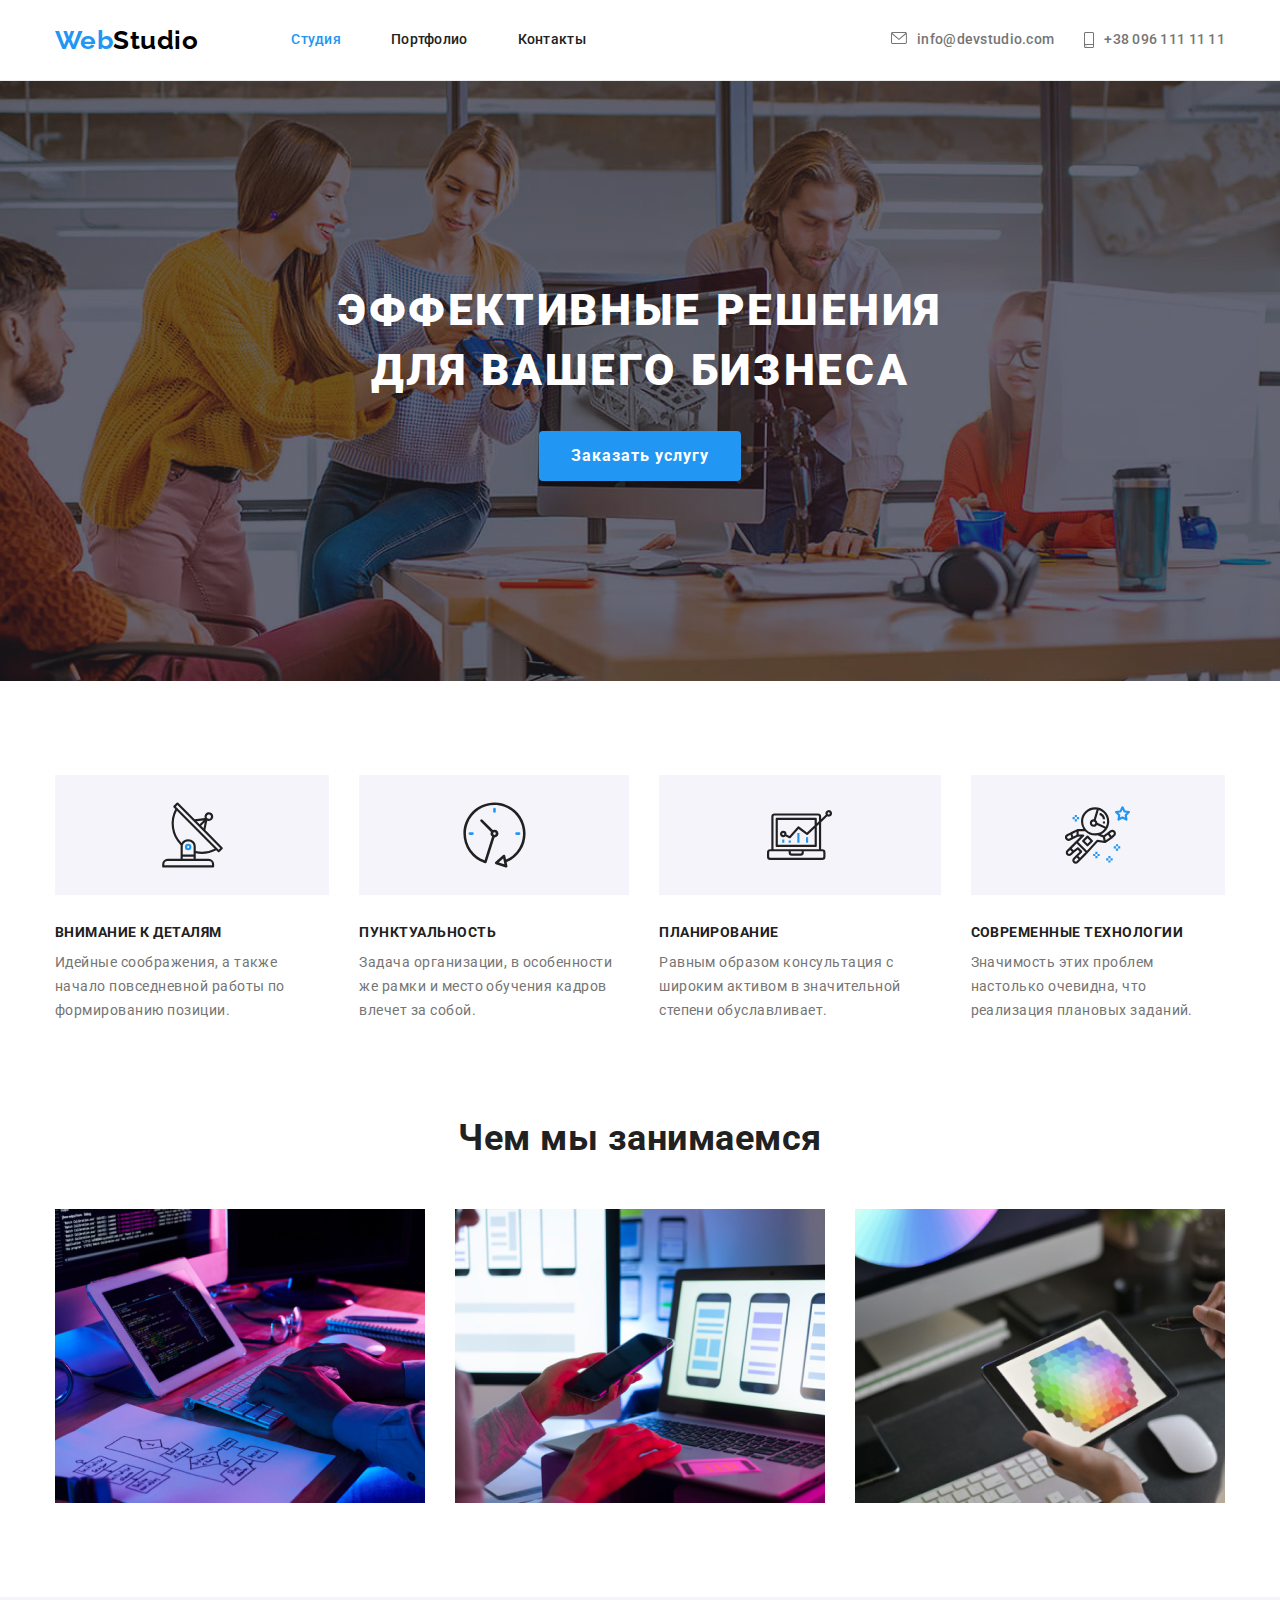
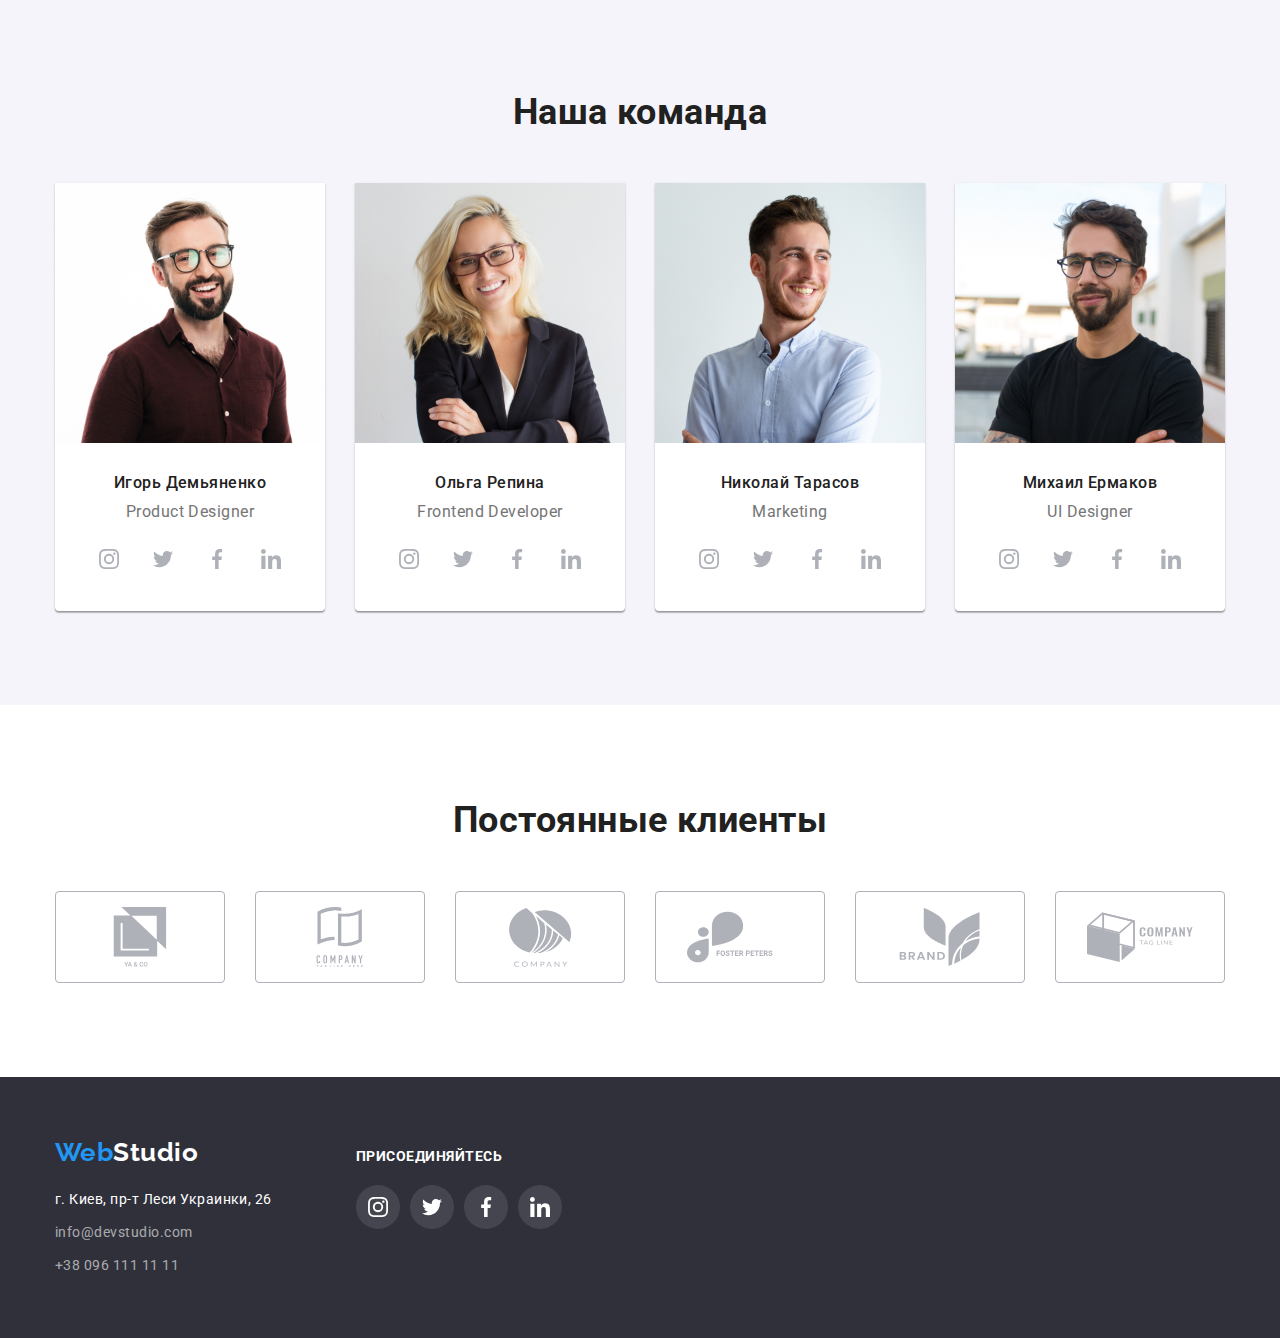
==== commit bc60d521: "Добавляет aria-label, исправляет иконки клиентов" ====
--- a/index.html
+++ b/index.html
@@ -164,7 +164,7 @@
                         <!-- Соцсети -->
                         <ul class="socials list">
                                 <li class="socials-item">
-                                <a class="socials-links socials-links-instagram link " href="">
+                                <a class="socials-links socials-links-instagram link " href="" aria-label="Instagram">
                                     
                                         <svg class="socials-icon" width="20" height="20">
                                             <use href="./images/icons.svg#instagram"></use>
@@ -174,7 +174,7 @@
 
 
                             <li class="socials-item">
-                                <a class="socials-links socials-links-twitter link" href="">
+                                <a class="socials-links socials-links-twitter link" href="" aria-label="Twitter">
                                         <svg class="socials-icon" width="20" height="20">
                                             <use href="./images/icons.svg#twitter"></use>
                                         </svg>
@@ -182,7 +182,7 @@
                                 </li>
                             
                             <li class="socials-item">
-                                <a class="socials-links socials-links-facebook link" href="">
+                                <a class="socials-links socials-links-facebook link" href="" aria-label="Facebook">
                                     <svg class="socials-icon" width="20" height="20">
                                         <use href="./images/icons.svg#facebook"></use>
                                     </svg>
@@ -190,7 +190,7 @@
                             </li>
                             
                             <li class="socials-item">
-                                <a class="socials-links socials-links-linkedin link" href="">
+                                <a class="socials-links socials-links-linkedin link" href="" aria-label="Linkedin">
                                     <svg class="socials-icon" width="20" height="20">
                                         <use href="./images/icons.svg#linkedin"></use>
                                     </svg>
@@ -210,7 +210,7 @@
                         <!-- Соцсети -->
                         <ul class="socials list">
                                 <li class="socials-item">
-                                <a class="socials-links socials-links-instagram link " href="">
+                                <a class="socials-links socials-links-instagram link " href="" aria-label="Instagram">
                                     
                                         <svg class="socials-icon" width="20" height="20">
                                             <use href="./images/icons.svg#instagram"></use>
@@ -220,7 +220,7 @@
 
 
                             <li class="socials-item">
-                                <a class="socials-links socials-links-twitter link" href="">
+                                <a class="socials-links socials-links-twitter link" href="" aria-label="Twitter">
                                         <svg class="socials-icon" width="20" height="20">
                                             <use href="./images/icons.svg#twitter"></use>
                                         </svg>
@@ -228,7 +228,7 @@
                                 </li>
                             
                             <li class="socials-item">
-                                <a class="socials-links socials-links-facebook link" href="">
+                                <a class="socials-links socials-links-facebook link" href="" aria-label="Facebook">
                                     <svg class="socials-icon" width="20" height="20">
                                         <use href="./images/icons.svg#facebook"></use>
                                     </svg>
@@ -236,7 +236,7 @@
                             </li>
                             
                             <li class="socials-item">
-                                <a class="socials-links socials-links-linkedin link" href="">
+                                <a class="socials-links socials-links-linkedin link" href="" aria-label="Linkedin">
                                     <svg class="socials-icon" width="20" height="20">
                                         <use href="./images/icons.svg#linkedin"></use>
                                     </svg>
@@ -256,7 +256,7 @@
                         <!-- Соцсети -->
                         <ul class="socials list">
                                 <li class="socials-item">
-                                <a class="socials-links socials-links-instagram link " href="">
+                                <a class="socials-links socials-links-instagram link " href="" aria-label="Instagram">
                                     
                                         <svg class="socials-icon" width="20" height="20">
                                             <use href="./images/icons.svg#instagram"></use>
@@ -266,7 +266,7 @@
 
 
                             <li class="socials-item">
-                                <a class="socials-links socials-links-twitter link" href="">
+                                <a class="socials-links socials-links-twitter link" href="" aria-label="Twitter">
                                         <svg class="socials-icon" width="20" height="20">
                                             <use href="./images/icons.svg#twitter"></use>
                                         </svg>
@@ -274,7 +274,7 @@
                                 </li>
                             
                             <li class="socials-item">
-                                <a class="socials-links socials-links-facebook link" href="">
+                                <a class="socials-links socials-links-facebook link" href="" aria-label="Facebook">
                                     <svg class="socials-icon" width="20" height="20">
                                         <use href="./images/icons.svg#facebook"></use>
                                     </svg>
@@ -282,7 +282,7 @@
                             </li>
                             
                             <li class="socials-item">
-                                <a class="socials-links socials-links-linkedin link" href="">
+                                <a class="socials-links socials-links-linkedin link" href="" aria-label="Linkedin">
                                     <svg class="socials-icon" width="20" height="20">
                                         <use href="./images/icons.svg#linkedin"></use>
                                     </svg>
@@ -304,7 +304,7 @@
                     <!-- Соцсети -->
                         <ul class="socials list">
                                 <li class="socials-item">
-                                <a class="socials-links socials-links-instagram link " href="">
+                                <a class="socials-links socials-links-instagram link " href="" aria-label="Instagram">
                                     
                                         <svg class="socials-icon" width="20" height="20">
                                             <use href="./images/icons.svg#instagram"></use>
@@ -314,7 +314,7 @@
 
 
                             <li class="socials-item">
-                                <a class="socials-links socials-links-twitter link" href="">
+                                <a class="socials-links socials-links-twitter link" href="" aria-label="Twitter">
                                         <svg class="socials-icon" width="20" height="20">
                                             <use href="./images/icons.svg#twitter"></use>
                                         </svg>
@@ -322,7 +322,7 @@
                                 </li>
                             
                             <li class="socials-item">
-                                <a class="socials-links socials-links-facebook link" href="">
+                                <a class="socials-links socials-links-facebook link" href="" aria-label="Facebook">
                                     <svg class="socials-icon" width="20" height="20">
                                         <use href="./images/icons.svg#facebook"></use>
                                     </svg>
@@ -330,7 +330,7 @@
                             </li>
                             
                             <li class="socials-item">
-                                <a class="socials-links socials-links-linkedin link" href="">
+                                <a class="socials-links socials-links-linkedin link" href="" aria-label="Linkedin">
                                     <svg class="socials-icon" width="20" height="20">
                                         <use href="./images/icons.svg#linkedin"></use>
                                     </svg>
@@ -347,13 +347,15 @@
     <!-- Секция Постоянные клиенты клиенты -->
 
     <section class="cliens section">
-        <h2 class="title">Постоянные клиенты</h2>
-        <ul class="cliens-list list">
-
-            <li class="clients-item">
-
-                <a class="clients-link link" href="">
-                  <svg class="clients-icon" width="41" height="47">
+
+        <div class="container">
+            <h2 class="title">Постоянные клиенты</h2>
+            <ul class="cliens-list list">
+
+            <li class="clients-item">
+
+                <a class="clients-link link" href="">
+                  <svg class="clients-icon" width="106" height="60">
                     <use href="./images/icons.svg#icon-logo1"></use>
                   </svg>  
                 </a>
@@ -362,7 +364,7 @@
 
             <li class="clients-item">
                 <a class="clients-link link" href="">
-                    <svg class="clients-icon" width="40" height="52">
+                    <svg class="clients-icon" width="106" height="60">
                         <use href="./images/icons.svg#icon-logo2"></use>
                     </svg>  
                 </a>
@@ -370,7 +372,7 @@
 
             <li class="clients-item">
                 <a class="clients-link link" href="">
-                   <svg class="clients-icon" width="43" height="41">
+                   <svg class="clients-icon" width="106" height="60">
                         <use href="./images/icons.svg#icon-logo3"></use>
                     </svg> 
                 </a>
@@ -378,7 +380,7 @@
 
             <li class="clients-item">
                 <a class="clients-link link" href="">
-                    <svg class="clients-icon" width="84" height="40">
+                    <svg class="clients-icon" width="106" height="60">
                         <use href="./images/icons.svg#icon-logo4"></use>
                     </svg>  
                 </a>
@@ -386,7 +388,7 @@
 
             <li class="clients-item">
                 <a class="clients-link link" href="">
-                    <svg class="clients-icon" width="62" height="45">
+                    <svg class="clients-icon" width="106" height="60">
                         <use href="./images/icons.svg#icon-logo5"></use>
                     </svg>  
                 </a>
@@ -394,12 +396,14 @@
 
             <li class="clients-item">
                 <a class="clients-link link" href="">
-                    <svg class="clients-icon" width="94" height="44">
+                    <svg class="clients-icon" width="106" height="60">
                         <use href="./images/icons.svg#icon-logo6"></use>
                     </svg>  
                 </a>
             </li>
-        </ul>
+            </ul>  
+        </div>
+       
 
     </section>
  </main>
@@ -438,7 +442,7 @@
             <!-- Соцсети -->
                     <ul class="socials list">
                         <li class="socials-item">
-                            <a class="socials-links socials-links-instagram link " href="">
+                            <a class="socials-links socials-links-instagram link " href="" aria-label="Instagram">
                     
                                 <svg class="socials-icon" width="20" height="20">
                                     <use href="./images/icons.svg#instagram"></use>
@@ -448,7 +452,7 @@
                     
                     
                         <li class="socials-item">
-                            <a class="socials-links socials-links-twitter link" href="">
+                            <a class="socials-links socials-links-twitter link" href="" aria-label="Twitter">
                                 <svg class="socials-icon" width="20" height="20">
                                     <use href="./images/icons.svg#twitter"></use>
                                 </svg>
@@ -456,7 +460,7 @@
                         </li>
                     
                         <li class="socials-item">
-                            <a class="socials-links socials-links-facebook link" href="">
+                            <a class="socials-links socials-links-facebook link" href="" aria-label="Facebook">
                                 <svg class="socials-icon" width="20" height="20">
                                     <use href="./images/icons.svg#facebook"></use>
                                 </svg>
@@ -464,7 +468,7 @@
                         </li>
                     
                         <li class="socials-item">
-                            <a class="socials-links socials-links-linkedin link" href="">
+                            <a class="socials-links socials-links-linkedin link" href="" aria-label="Linkedin">
                                 <svg class="socials-icon" width="20" height="20">
                                     <use href="./images/icons.svg#linkedin"></use>
                                 </svg>
--- a/css/styles.css
+++ b/css/styles.css
@@ -93,11 +93,7 @@
 }
 
 
-
-
-
 /* Header/////////////////// */
-
 
 /* Нижний бордер на хедере */
 .header {
@@ -184,7 +180,9 @@
 /* Контакты в хедере */
 .header-phone,
 .header-mail {
-  display: block;
+  display: flex;
+  text-align: center;
+
   padding-top: 32px;
   padding-bottom: 32px;
 
@@ -439,8 +437,6 @@
   border: 1px solid #afb1b8;
   border-radius: 4px;
 
-  padding: 16px 32px;
-
   justify-content: center;
   align-items: center; 
 }
@@ -549,13 +545,6 @@
 }
 
 
-/* Ховер и фокус в каждом проекте портфолио */
-.projects-title:hover,
-.projects-text:hover,
-.projects-title:focus,
-.projects-text:focus {
-  color: var(--accent-text-color);
-}
 
 /* Футер */
 
@@ -568,6 +557,7 @@
 
 .footer-container {
   display: flex;
+  align-items: baseline;
 }
 
 .address-wrapper {
@@ -616,7 +606,6 @@
   text-transform: uppercase;
   color: #ffffff;
 
-  margin-top: 12px;
   margin-bottom: 20px;
 }
 
